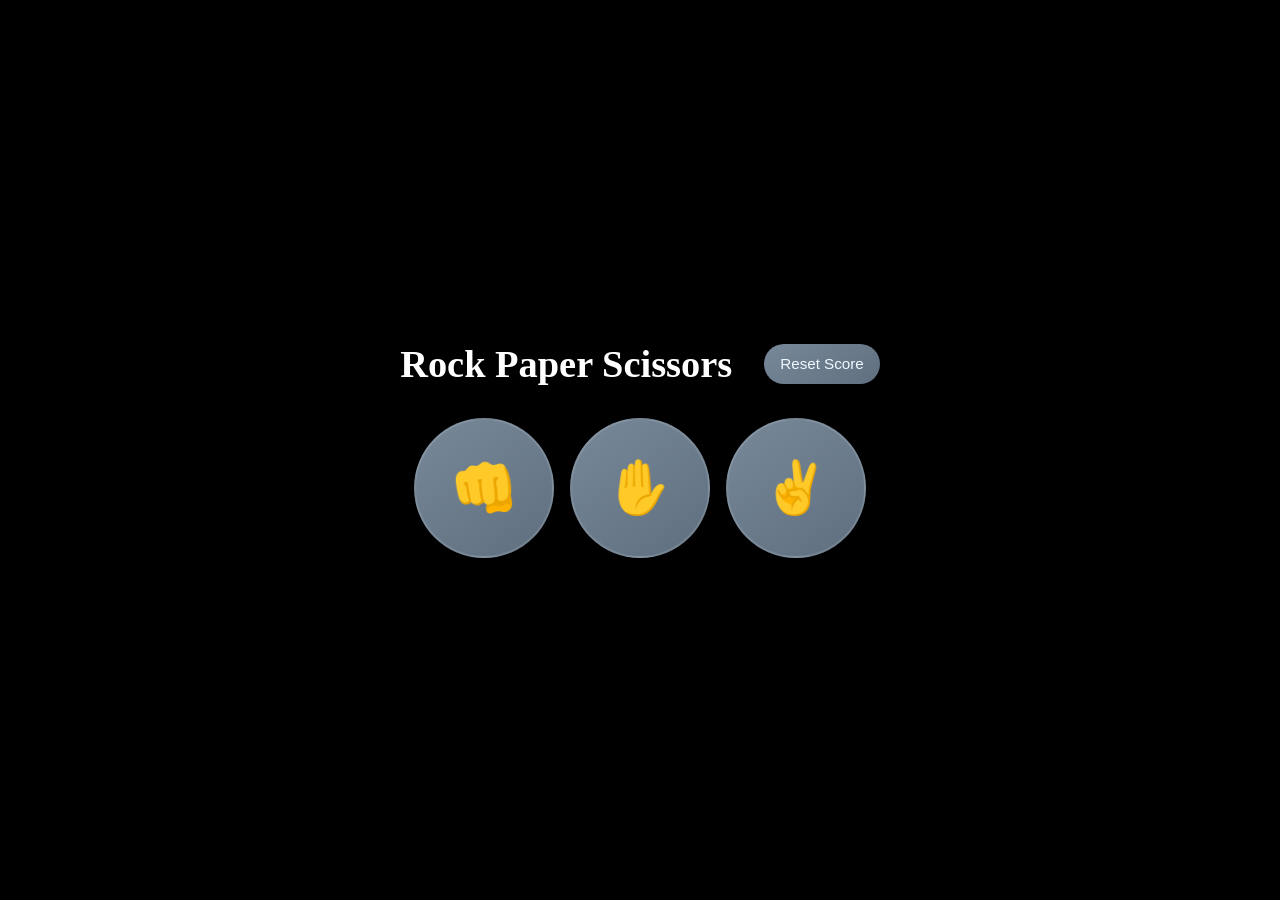
==== index.html @ 0134f75e "rename html file" ====
<!DOCTYPE html>
<html lang="en">
<head>
  <meta charset="UTF-8">
  <meta name="viewport" content="width=device-width, initial-scale=1.0">
  <link rel="stylesheet" href="styles.css">
  <title>Rock Paper Scissors</title>
</head>
<body>
  <div class="content">
    <h2>Rock Paper Scissors</h2>

    <button class="score-reset" onclick="
      score.wins = 0;
      score.loses = 0;
      score.ties = 0;
      localStorage.setItem('score', JSON.stringify(score));
    ">Reset Score</button>
  </div>

  <div class="playgame">
    <button class="move-button" onclick="playGame('rock');">👊</button>
    <button class="move-button" onclick="playGame('paper');">✋</button>
    <button class="move-button" onclick="playGame('scissors');">✌️</button>
  </div>

  <div class="modal-overlay" id="resultModal">
    <div class="modal-card">
      <h3 class="modal-title">Round Result</h3>
      <p class="modal-text" id="modalText"></p>
      <button class="modal-close" onclick="closeModal()">Play Again</button>
    </div>
  </div>

  <script src="scripts.js"></script>
</body>
</html>
---- styles.css ----
* {
      box-sizing: border-box;
      transition: all cubic-bezier(0.3, 0, 0.3, 1) ease-in-out;
    }

    body {
      margin: 0;
      min-height: 100vh;
      padding: 2rem 1rem;
      background-color: black;
      display: flex;
      align-items: center;
      flex-direction: column;
      justify-content: center;
      overflow-x: hidden;
    }

    button {
      cursor: pointer;
      background: linear-gradient(145deg, #778899, #5f6f7f);
      color: white;
      border: 2px solid rgba(255, 255, 255, 0.12);
      border-radius: 50%;
      width: clamp(84px, 16vw, 140px);
      max-width: 140px;
      aspect-ratio: 1;
      font-size: clamp(2rem, 4vw, 5rem);
      padding: clamp(0.75rem, 2vw, 2rem);
      margin: 0;
      display: inline-flex;
      justify-content: center;
      align-items: center;
      box-shadow: 0 8px 18px rgba(0, 0, 0, 0.28);
      transform: translateY(0);
    }

    button:hover {
      transform: translateY(-4px) scale(1.03);
      box-shadow: 0 12px 24px rgba(0, 0, 0, 0.35);
      background: linear-gradient(145deg, #8fa0b3, #6c7b8a);
    }

    button:active {
      transform: scale(0.96);
    }

    .score-reset:hover {
      transform: translateY(-2px);
      box-shadow: 0 10px 20px rgba(0, 0, 0, 0.3);
    }

    .move-button.selected {
      animation: selectedPulse 0.35s ease forwards;
    }

    @keyframes selectedPulse {
      0% {
        transform: scale(0.96);
        box-shadow: 0 8px 18px rgba(0, 0, 0, 0.28);
      }

      50% {
        transform: scale(1.06);
        box-shadow: 0 14px 28px rgba(0, 0, 0, 0.38);
      }

      100% {
        transform: scale(1);
        box-shadow: 0 8px 18px rgba(0, 0, 0, 0.28);
      }
    }

    h2 {
      color: white;
      font-size: clamp(1.5rem, 3vw, 3rem);
      margin: 0;
      display: inline-block;
    }

    .score-reset {
      border-radius: 999px;
      border: none;
      padding: 0.7rem 1rem;
      margin-left: 1rem;
      font-size: clamp(0.85rem, 1.8vw, 0.95rem);
      background: linear-gradient(145deg, #778899, #5f6f7f);
      color: aliceblue;
      box-shadow: 0 8px 18px rgba(0, 0, 0, 0.24);
      min-height: 2.5rem;
      line-height: 1;
      width: auto;
      aspect-ratio: auto;
      border-radius: 999px;
      display: inline-flex;
      justify-content: center;
      align-items: center;
    }

    .content {
      width: min(100%, 900px);
      padding-top: 2rem;
      display: flex;
      justify-content: center;
      align-items: center;
      flex-wrap: wrap;
      gap: 1rem;
      margin-bottom: 2rem;
    }

    .playgame {
      width: min(100%, 900px);
      display: flex;
      justify-content: center;
      align-items: center;
      flex-wrap: wrap;
      gap: 1rem;
      margin-bottom: 2rem;
      padding: 0 1rem;
      min-width: 0;
    }

    .modal-overlay {
      position: fixed;
      inset: 0;
      background: rgba(0, 0, 0, 0.72);
      display: none;
      align-items: center;
      justify-content: center;
      padding: 1rem;
      z-index: 1000;
    }

    .modal-overlay.show {
      display: flex;
    }

    .modal-card {
      background: linear-gradient(145deg, #1f2937, #111827);
      color: white;
      border: 1px solid rgba(255, 255, 255, 0.12);
      border-radius: 1.25rem;
      padding: 1.5rem;
      width: min(100%, 420px);
      box-shadow: 0 20px 45px rgba(0, 0, 0, 0.35);
      text-align: center;
    }

    .modal-title {
      margin: 0 0 0.6rem;
      font-size: 1.15rem;
      font-weight: 700;
      letter-spacing: 0.02em;
      text-transform: uppercase;
    }

    .modal-text {
      margin: 0 0 1rem;
      line-height: 1.6;
      color: #e5e7eb;
      white-space: pre-line;
      font-size: 0.95rem;
      font-family: "Segoe UI", Tahoma, Geneva, Verdana, sans-serif;
    }

    .modal-close {
      border: none;
      border-radius: 999px;
      padding: 0.6rem 0.95rem;
      background: linear-gradient(145deg, #778899, #5f6f7f);
      color: white;
      font-weight: 600;
      cursor: pointer;
      font-size: 0.9rem;
      min-height: 2.2rem;
    }

    @media (max-width: 600px) {
      body {
        padding: 1.25rem 0.75rem;
        justify-content: flex-start;
      }

      .content {
        padding-top: 0.5rem;
        gap: 0.75rem;
        width: 100%;
      }

      .score-reset {
        width: auto;
        margin-left: 0;
        padding: 0.7rem 0.95rem;
        min-height: 2.3rem;
      }

      .playgame {
        gap: 0.6rem;
        padding: 0;
        width: 100%;
      }

      button {
        width: clamp(74px, 27vw, 98px);
        max-width: 98px;
        font-size: clamp(1.45rem, 6vw, 2.35rem);
      }
    }

    @media (min-width: 601px) {

      .content,
      .playgame {
        width: min(100%, 960px);
      }
    }
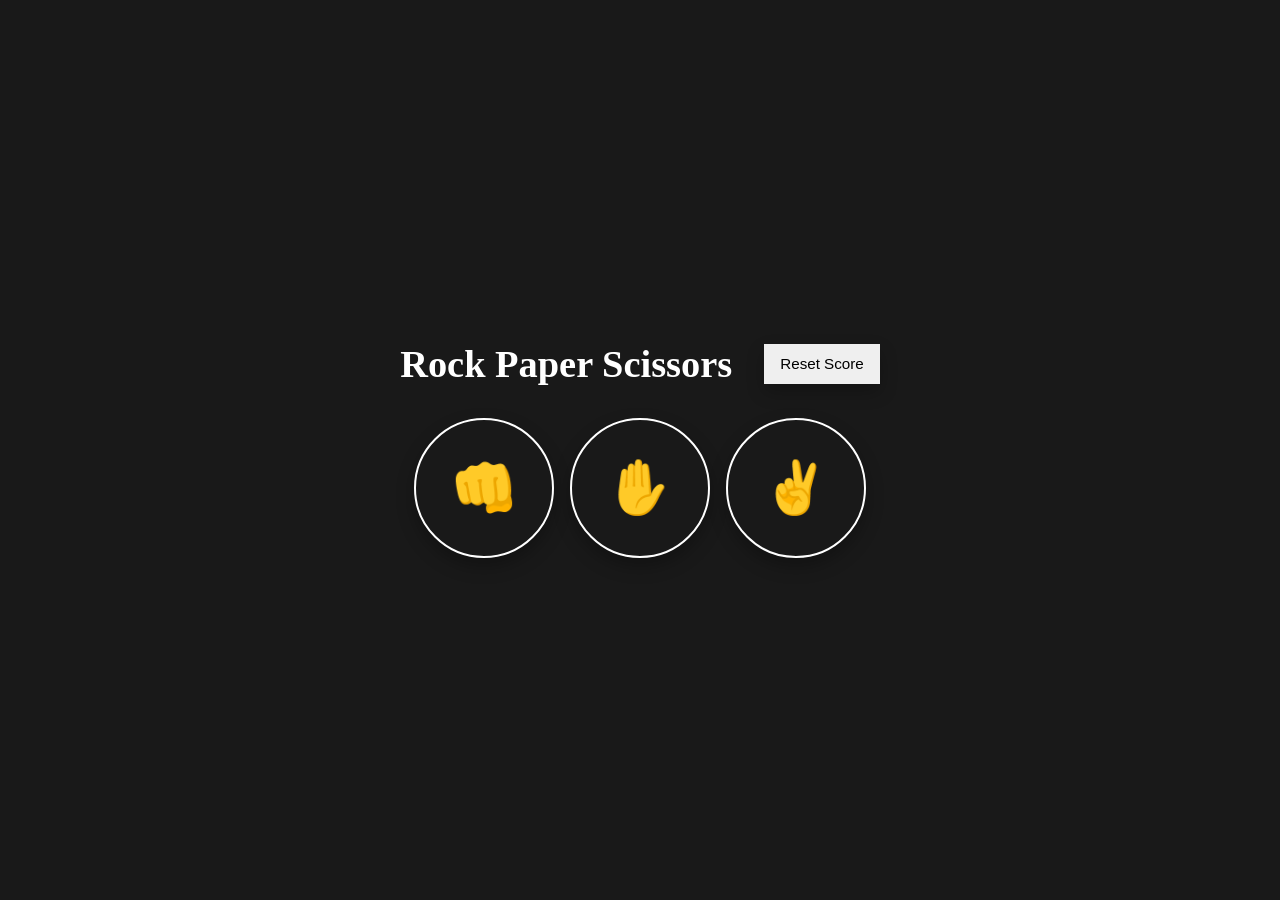
==== commit abfebc74: "applied DOM" ====
--- a/index.html
+++ b/index.html
@@ -19,9 +19,20 @@
   </div>
 
   <div class="playgame">
-    <button class="move-button" onclick="playGame('rock');">👊</button>
-    <button class="move-button" onclick="playGame('paper');">✋</button>
-    <button class="move-button" onclick="playGame('scissors');">✌️</button>
+    <button class="move-button" onclick="
+    playGame('👊');
+  ">👊</button>
+
+
+    <button class="move-button" onclick="
+    playGame('✋');
+  ">✋</button>
+
+
+    <button class="move-button" onclick="
+    playGame('✌️');
+  ">✌️</button>
+
   </div>
 
   <div class="modal-overlay" id="resultModal">
--- a/styles.css
+++ b/styles.css
@@ -1,215 +1,216 @@
-    * {
-      box-sizing: border-box;
-      transition: all cubic-bezier(0.3, 0, 0.3, 1) ease-in-out;
-    }
-
-    body {
-      margin: 0;
-      min-height: 100vh;
-      padding: 2rem 1rem;
-      background-color: black;
-      display: flex;
-      align-items: center;
-      flex-direction: column;
-      justify-content: center;
-      overflow-x: hidden;
-    }
-
-    button {
-      cursor: pointer;
-      background: linear-gradient(145deg, #778899, #5f6f7f);
-      color: white;
-      border: 2px solid rgba(255, 255, 255, 0.12);
-      border-radius: 50%;
-      width: clamp(84px, 16vw, 140px);
-      max-width: 140px;
-      aspect-ratio: 1;
-      font-size: clamp(2rem, 4vw, 5rem);
-      padding: clamp(0.75rem, 2vw, 2rem);
-      margin: 0;
-      display: inline-flex;
-      justify-content: center;
-      align-items: center;
-      box-shadow: 0 8px 18px rgba(0, 0, 0, 0.28);
-      transform: translateY(0);
-    }
-
-    button:hover {
-      transform: translateY(-4px) scale(1.03);
-      box-shadow: 0 12px 24px rgba(0, 0, 0, 0.35);
-      background: linear-gradient(145deg, #8fa0b3, #6c7b8a);
-    }
-
-    button:active {
-      transform: scale(0.96);
-    }
-
-    .score-reset:hover {
-      transform: translateY(-2px);
-      box-shadow: 0 10px 20px rgba(0, 0, 0, 0.3);
-    }
-
-    .move-button.selected {
-      animation: selectedPulse 0.35s ease forwards;
-    }
-
-    @keyframes selectedPulse {
-      0% {
-        transform: scale(0.96);
-        box-shadow: 0 8px 18px rgba(0, 0, 0, 0.28);
-      }
-
-      50% {
-        transform: scale(1.06);
-        box-shadow: 0 14px 28px rgba(0, 0, 0, 0.38);
-      }
-
-      100% {
-        transform: scale(1);
-        box-shadow: 0 8px 18px rgba(0, 0, 0, 0.28);
-      }
-    }
-
-    h2 {
-      color: white;
-      font-size: clamp(1.5rem, 3vw, 3rem);
-      margin: 0;
-      display: inline-block;
-    }
-
-    .score-reset {
-      border-radius: 999px;
-      border: none;
-      padding: 0.7rem 1rem;
-      margin-left: 1rem;
-      font-size: clamp(0.85rem, 1.8vw, 0.95rem);
-      background: linear-gradient(145deg, #778899, #5f6f7f);
-      color: aliceblue;
-      box-shadow: 0 8px 18px rgba(0, 0, 0, 0.24);
-      min-height: 2.5rem;
-      line-height: 1;
-      width: auto;
-      aspect-ratio: auto;
-      border-radius: 999px;
-      display: inline-flex;
-      justify-content: center;
-      align-items: center;
-    }
-
-    .content {
-      width: min(100%, 900px);
-      padding-top: 2rem;
-      display: flex;
-      justify-content: center;
-      align-items: center;
-      flex-wrap: wrap;
-      gap: 1rem;
-      margin-bottom: 2rem;
-    }
-
-    .playgame {
-      width: min(100%, 900px);
-      display: flex;
-      justify-content: center;
-      align-items: center;
-      flex-wrap: wrap;
-      gap: 1rem;
-      margin-bottom: 2rem;
-      padding: 0 1rem;
-      min-width: 0;
-    }
-
-    .modal-overlay {
-      position: fixed;
-      inset: 0;
-      background: rgba(0, 0, 0, 0.72);
-      display: none;
-      align-items: center;
-      justify-content: center;
-      padding: 1rem;
-      z-index: 1000;
-    }
-
-    .modal-overlay.show {
-      display: flex;
-    }
-
-    .modal-card {
-      background: linear-gradient(145deg, #1f2937, #111827);
-      color: white;
-      border: 1px solid rgba(255, 255, 255, 0.12);
-      border-radius: 1.25rem;
-      padding: 1.5rem;
-      width: min(100%, 420px);
-      box-shadow: 0 20px 45px rgba(0, 0, 0, 0.35);
-      text-align: center;
-    }
-
-    .modal-title {
-      margin: 0 0 0.6rem;
-      font-size: 1.15rem;
-      font-weight: 700;
-      letter-spacing: 0.02em;
-      text-transform: uppercase;
-    }
-
-    .modal-text {
-      margin: 0 0 1rem;
-      line-height: 1.6;
-      color: #e5e7eb;
-      white-space: pre-line;
-      font-size: 0.95rem;
-      font-family: "Segoe UI", Tahoma, Geneva, Verdana, sans-serif;
-    }
-
-    .modal-close {
-      border: none;
-      border-radius: 999px;
-      padding: 0.6rem 0.95rem;
-      background: linear-gradient(145deg, #778899, #5f6f7f);
-      color: white;
-      font-weight: 600;
-      cursor: pointer;
-      font-size: 0.9rem;
-      min-height: 2.2rem;
-    }
-
-    @media (max-width: 600px) {
-      body {
-        padding: 1.25rem 0.75rem;
-        justify-content: flex-start;
-      }
-
-      .content {
-        padding-top: 0.5rem;
-        gap: 0.75rem;
-        width: 100%;
-      }
-
-      .score-reset {
-        width: auto;
-        margin-left: 0;
-        padding: 0.7rem 0.95rem;
-        min-height: 2.3rem;
-      }
-
-      .playgame {
-        gap: 0.6rem;
-        padding: 0;
-        width: 100%;
-      }
-
-      button {
-        width: clamp(74px, 27vw, 98px);
-        max-width: 98px;
-        font-size: clamp(1.45rem, 6vw, 2.35rem);
-      }
-    }
-
-    @media (min-width: 601px) {
-
-      .content,
-      .playgame {
-        width: min(100%, 960px);
-      }
-    }+* {
+  box-sizing: border-box;
+  transition: all cubic-bezier(0.3, 0, 0.3, 1) ease-in-out;
+}
+
+body {
+  margin: 0;
+  min-height: 100vh;
+  padding: 2rem 1rem;
+  background-color: rgb(25, 25, 25);
+  display: flex;
+  align-items: center;
+  flex-direction: column;
+  justify-content: center;
+  overflow-x: hidden;
+}
+
+button {
+  cursor: pointer;
+  color: white;
+  width: clamp(84px, 16vw, 140px);
+  max-width: 140px;
+  aspect-ratio: 1;
+  font-size: clamp(2rem, 4vw, 5rem);
+  padding: clamp(0.75rem, 2vw, 2rem);
+  margin: 0;
+  display: inline-flex;
+  justify-content: center;
+  align-items: center;
+  box-shadow: 0 8px 18px rgba(0, 0, 0, 0.28);
+  transform: translateY(0);
+}
+
+button:hover {
+  transform: translateY(-4px) scale(1.03);
+  box-shadow: 0 12px 24px rgba(0, 0, 0, 0.35);
+}
+
+button:active {
+  transform: scale(0.96);
+}
+
+.score-reset:hover {
+  transform: translateY(-2px);
+  box-shadow: 0 10px 20px rgba(0, 0, 0, 0.3);
+  background: linear-gradient(145deg, white);
+}
+
+.move-button{
+  border: white solid 2px;
+  background: transparent;
+  border-radius: 50%;
+}
+
+.move-button.selected {
+  animation: selectedPulse 0.35s ease forwards;
+}
+
+@keyframes selectedPulse {
+  0% {
+    transform: scale(0.96);
+    box-shadow: 0 8px 18px rgba(0, 0, 0, 0.28);
+  }
+
+  50% {
+    transform: scale(1.06);
+    box-shadow: 0 14px 28px rgba(0, 0, 0, 0.38);
+  }
+
+  100% {
+    transform: scale(1);
+    box-shadow: 0 8px 18px rgba(0, 0, 0, 0.28);
+  }
+}
+
+h2 {
+  color: white;
+  font-size: clamp(1.5rem, 3vw, 3rem);
+  margin: 0;
+  display: inline-block;
+}
+
+.score-reset {
+  border: none;
+  padding: 0.7rem 1rem;
+  margin-left: 1rem;
+  font-size: clamp(0.85rem, 1.8vw, 0.95rem);
+  background: linear-gradient(145deg, white);
+  color: black;
+  box-shadow: 0 8px 18px rgba(0, 0, 0, 0.24);
+  min-height: 2.5rem;
+  line-height: 1;
+  width: auto;
+  aspect-ratio: auto;
+  display: inline-flex;
+  justify-content: center;
+  align-items: center;
+}
+
+.content {
+  width: min(100%, 900px);
+  padding-top: 2rem;
+  display: flex;
+  justify-content: center;
+  align-items: center;
+  flex-wrap: wrap;
+  gap: 1rem;
+  margin-bottom: 2rem;
+}
+
+.playgame {
+  width: min(100%, 900px);
+  display: flex;
+  justify-content: center;
+  align-items: center;
+  flex-wrap: wrap;
+  gap: 1rem;
+  margin-bottom: 2rem;
+  padding: 0 1rem;
+  min-width: 0;
+}
+
+.modal-overlay {
+  position: fixed;
+  inset: 0;
+  background: rgba(0, 0, 0, 0.72);
+  display: none;
+  align-items: center;
+  justify-content: center;
+  padding: 1rem;
+  z-index: 1000;
+}
+
+.modal-overlay.show {
+  display: flex;
+}
+
+.modal-card {
+  background: linear-gradient(145deg, #1f2937, #111827);
+  color: white;
+  border: 1px solid rgba(255, 255, 255, 0.12);
+  border-radius: 1.25rem;
+  padding: 1.5rem;
+  width: min(100%, 420px);
+  box-shadow: 0 20px 45px rgba(0, 0, 0, 0.35);
+  text-align: center;
+}
+
+.modal-title {
+  margin: 0 0 0.6rem;
+  font-size: 1.15rem;
+  font-weight: 700;
+  letter-spacing: 0.02em;
+  text-transform: uppercase;
+}
+
+.modal-text {
+  margin: 0 0 1rem;
+  line-height: 1.6;
+  color: #e5e7eb;
+  white-space: pre-line;
+  font-size: 0.95rem;
+  font-family: "Segoe UI", Tahoma, Geneva, Verdana, sans-serif;
+}
+
+.modal-close {
+  border: none;
+  border-radius: 999px;
+  padding: 0.6rem 0.95rem;
+  background: linear-gradient(145deg, #778899, #5f6f7f);
+  color: white;
+  font-weight: 600;
+  cursor: pointer;
+  font-size: 0.9rem;
+  min-height: 2.2rem;
+}
+
+@media (max-width: 600px) {
+  body {
+    padding: 1.25rem 0.75rem;
+    justify-content: flex-start;
+  }
+
+  .content {
+    padding-top: 0.5rem;
+    gap: 0.75rem;
+    width: 100%;
+  }
+
+  .score-reset {
+    width: auto;
+    margin-left: 0;
+    padding: 0.7rem 0.95rem;
+    min-height: 2.3rem;
+  }
+
+  .playgame {
+    gap: 0.6rem;
+    padding: 0;
+    width: 100%;
+  }
+
+  button {
+    width: clamp(74px, 27vw, 98px);
+    max-width: 98px;
+    font-size: clamp(1.45rem, 6vw, 2.35rem);
+  }
+}
+
+@media (min-width: 601px) {
+
+  .content,
+  .playgame {
+    width: min(100%, 960px);
+  }
+}
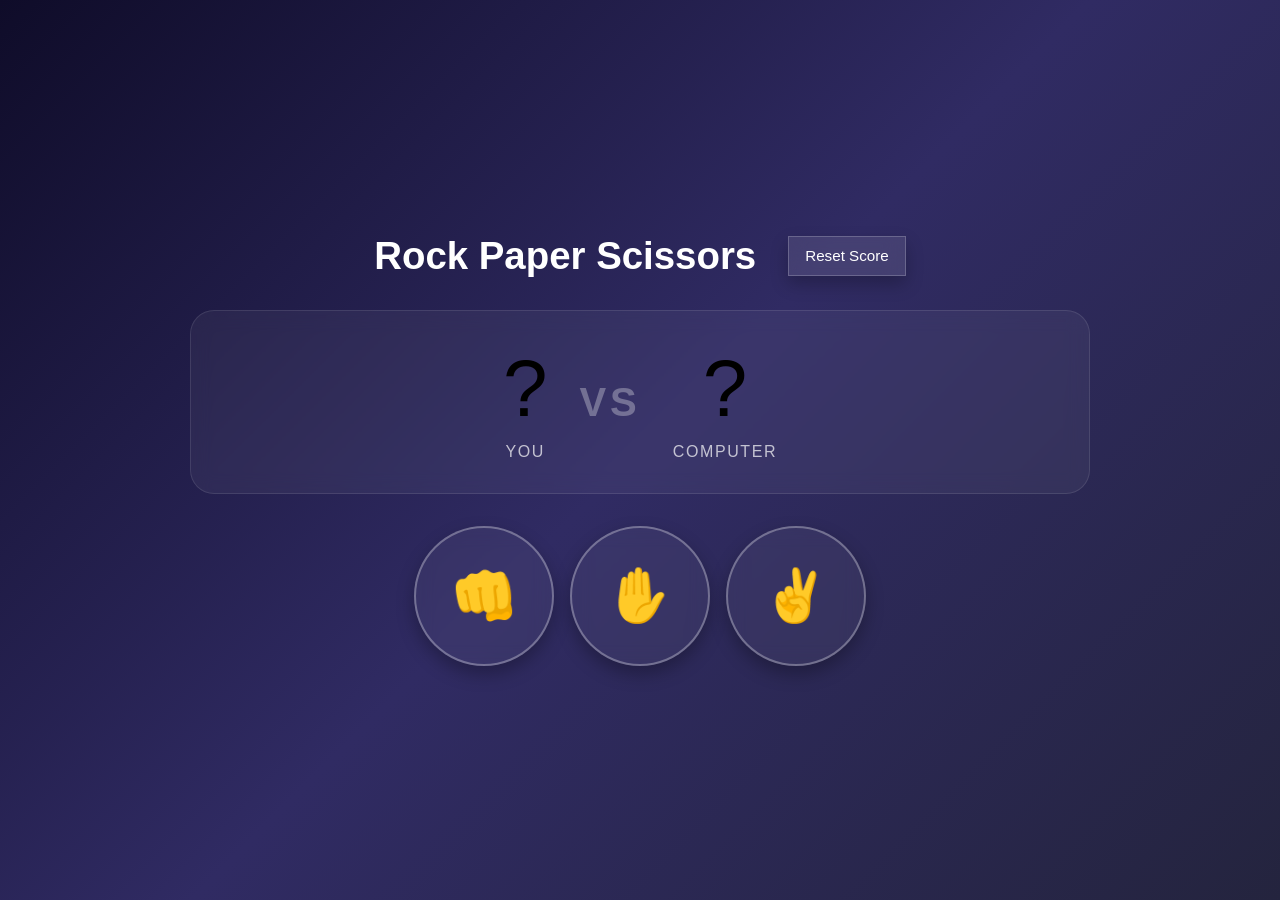
==== commit 4b825423: "added animations and effects" ====
--- a/index.html
+++ b/index.html
@@ -16,6 +16,18 @@
       score.ties = 0;
       localStorage.setItem('score', JSON.stringify(score));
     ">Reset Score</button>
+  </div>
+
+  <div class="arena" id="arena">
+    <div class="arena-slot player-slot">
+      <span class="arena-icon" id="playerIcon">?</span>
+      <span class="arena-label">You</span>
+    </div>
+    <div class="arena-vs">VS</div>
+    <div class="arena-slot computer-slot">
+      <span class="arena-icon" id="computerIcon">?</span>
+      <span class="arena-label">Computer</span>
+    </div>
   </div>
 
   <div class="playgame">
--- a/styles.css
+++ b/styles.css
@@ -7,12 +7,13 @@
   margin: 0;
   min-height: 100vh;
   padding: 2rem 1rem;
-  background-color: rgb(25, 25, 25);
+  background: linear-gradient(135deg, #0f0c29 0%, #302b63 50%, #24243e 100%);
   display: flex;
   align-items: center;
   flex-direction: column;
   justify-content: center;
   overflow-x: hidden;
+  font-family: 'Segoe UI', Tahoma, Geneva, Verdana, sans-serif;
 }
 
 button {
@@ -32,12 +33,12 @@
 }
 
 button:hover {
-  transform: translateY(-4px) scale(1.03);
+  transform: translateY(-4px) scale(1.08);
   box-shadow: 0 12px 24px rgba(0, 0, 0, 0.35);
 }
 
 button:active {
-  transform: scale(0.96);
+  transform: scale(0.95);
 }
 
 .score-reset:hover {
@@ -47,9 +48,30 @@
 }
 
 .move-button{
-  border: white solid 2px;
-  background: transparent;
+  border: 2px solid rgba(255, 255, 255, 0.3);
+  background: rgba(255, 255, 255, 0.05);
+  backdrop-filter: blur(10px);
   border-radius: 50%;
+  position: relative;
+  overflow: hidden;
+}
+
+.move-button::before {
+  content: '';
+  position: absolute;
+  inset: 0;
+  background: linear-gradient(135deg, rgba(0, 255, 255, 0.1), rgba(255, 0, 255, 0.1));
+  opacity: 0;
+  transition: opacity 0.3s ease;
+}
+
+.move-button:hover::before {
+  opacity: 1;
+}
+
+.move-button:hover {
+  border-color: rgba(0, 255, 255, 0.6);
+  box-shadow: 0 0 20px rgba(0, 255, 255, 0.3), 0 12px 24px rgba(0, 0, 0, 0.35);
 }
 
 .move-button.selected {
@@ -81,12 +103,13 @@
 }
 
 .score-reset {
-  border: none;
+  border: 1px solid rgba(255, 255, 255, 0.2);
   padding: 0.7rem 1rem;
   margin-left: 1rem;
   font-size: clamp(0.85rem, 1.8vw, 0.95rem);
-  background: linear-gradient(145deg, white);
-  color: black;
+  background: rgba(255, 255, 255, 0.1);
+  backdrop-filter: blur(10px);
+  color: white;
   box-shadow: 0 8px 18px rgba(0, 0, 0, 0.24);
   min-height: 2.5rem;
   line-height: 1;
@@ -120,6 +143,156 @@
   min-width: 0;
 }
 
+.arena {
+  width: min(100%, 900px);
+  display: flex;
+  justify-content: center;
+  align-items: center;
+  gap: 2rem;
+  margin-bottom: 2rem;
+  padding: 2rem;
+  background: rgba(255, 255, 255, 0.05);
+  backdrop-filter: blur(10px);
+  border: 1px solid rgba(255, 255, 255, 0.1);
+  border-radius: 1.5rem;
+}
+
+.arena-slot {
+  display: flex;
+  flex-direction: column;
+  align-items: center;
+  gap: 0.5rem;
+}
+
+.arena-icon {
+  font-size: clamp(3rem, 8vw, 5rem);
+  display: inline-block;
+  transition: all 0.3s ease;
+}
+
+.arena-label {
+  font-size: clamp(0.85rem, 2vw, 1rem);
+  color: rgba(255, 255, 255, 0.7);
+  text-transform: uppercase;
+  letter-spacing: 0.1em;
+}
+
+.arena-vs {
+  font-size: clamp(1.5rem, 4vw, 2.5rem);
+  font-weight: 700;
+  color: rgba(255, 255, 255, 0.3);
+  letter-spacing: 0.1em;
+}
+
+/* Bouncing animation for countdown */
+@keyframes bounce {
+  0%, 100% {
+    transform: translateY(0);
+  }
+  50% {
+    transform: translateY(-30px);
+  }
+}
+
+.arena-icon.bouncing {
+  animation: bounce 0.5s ease-in-out 3;
+}
+
+/* Reveal animation */
+@keyframes reveal {
+  0% {
+    transform: scale(0) rotate(-180deg);
+    opacity: 0;
+  }
+  100% {
+    transform: scale(1) rotate(0deg);
+    opacity: 1;
+  }
+}
+
+.arena-icon.reveal {
+  animation: reveal 0.4s cubic-bezier(0.34, 1.56, 0.64, 1) forwards;
+}
+
+/* Win effect - green glow pulse */
+@keyframes winPulse {
+  0%, 100% {
+    box-shadow: 0 0 0 rgba(0, 255, 136, 0);
+  }
+  50% {
+    box-shadow: 0 0 30px rgba(0, 255, 136, 0.6), 0 0 60px rgba(0, 255, 136, 0.3);
+  }
+}
+
+.arena-slot.winner .arena-icon {
+  animation: winPulse 0.6s ease-in-out 3, reveal 0.4s cubic-bezier(0.34, 1.56, 0.64, 1) forwards;
+  color: #00ff88;
+}
+
+/* Lose effect - red glow */
+@keyframes losePulse {
+  0%, 100% {
+    box-shadow: 0 0 0 rgba(255, 68, 68, 0);
+  }
+  50% {
+    box-shadow: 0 0 30px rgba(255, 68, 68, 0.6), 0 0 60px rgba(255, 68, 68, 0.3);
+  }
+}
+
+.arena-slot.loser .arena-icon {
+  animation: losePulse 0.6s ease-in-out 3, reveal 0.4s cubic-bezier(0.34, 1.56, 0.64, 1) forwards;
+  color: #ff4444;
+}
+
+/* Tie effect - neutral pulse */
+@keyframes tiePulse {
+  0%, 100% {
+    box-shadow: 0 0 0 rgba(255, 255, 255, 0);
+  }
+  50% {
+    box-shadow: 0 0 30px rgba(255, 255, 255, 0.4), 0 0 60px rgba(255, 255, 255, 0.2);
+  }
+}
+
+.arena-slot.tie .arena-icon {
+  animation: tiePulse 0.6s ease-in-out 3, reveal 0.4s cubic-bezier(0.34, 1.56, 0.64, 1) forwards;
+  color: #ffffff;
+}
+
+/* Screen shake for loss */
+@keyframes screenShake {
+  0%, 100% {
+    transform: translateX(0);
+  }
+  10%, 30%, 50%, 70%, 90% {
+    transform: translateX(-5px);
+  }
+  20%, 40%, 60%, 80% {
+    transform: translateX(5px);
+  }
+}
+
+body.shake {
+  animation: screenShake 0.5s ease-in-out;
+}
+
+/* Computer thinking effect */
+@keyframes thinking {
+  0%, 100% {
+    opacity: 0.5;
+    transform: scale(1);
+  }
+  50% {
+    opacity: 1;
+    transform: scale(1.1);
+  }
+}
+
+.computer-slot .arena-icon.thinking {
+  animation: thinking 0.8s ease-in-out infinite;
+  color: rgba(0, 255, 255, 0.8);
+}
+
 .modal-overlay {
   position: fixed;
   inset: 0;
@@ -136,9 +309,10 @@
 }
 
 .modal-card {
-  background: linear-gradient(145deg, #1f2937, #111827);
-  color: white;
-  border: 1px solid rgba(255, 255, 255, 0.12);
+  background: rgba(255, 255, 255, 0.08);
+  backdrop-filter: blur(20px);
+  color: white;
+  border: 1px solid rgba(255, 255, 255, 0.15);
   border-radius: 1.25rem;
   padding: 1.5rem;
   width: min(100%, 420px);
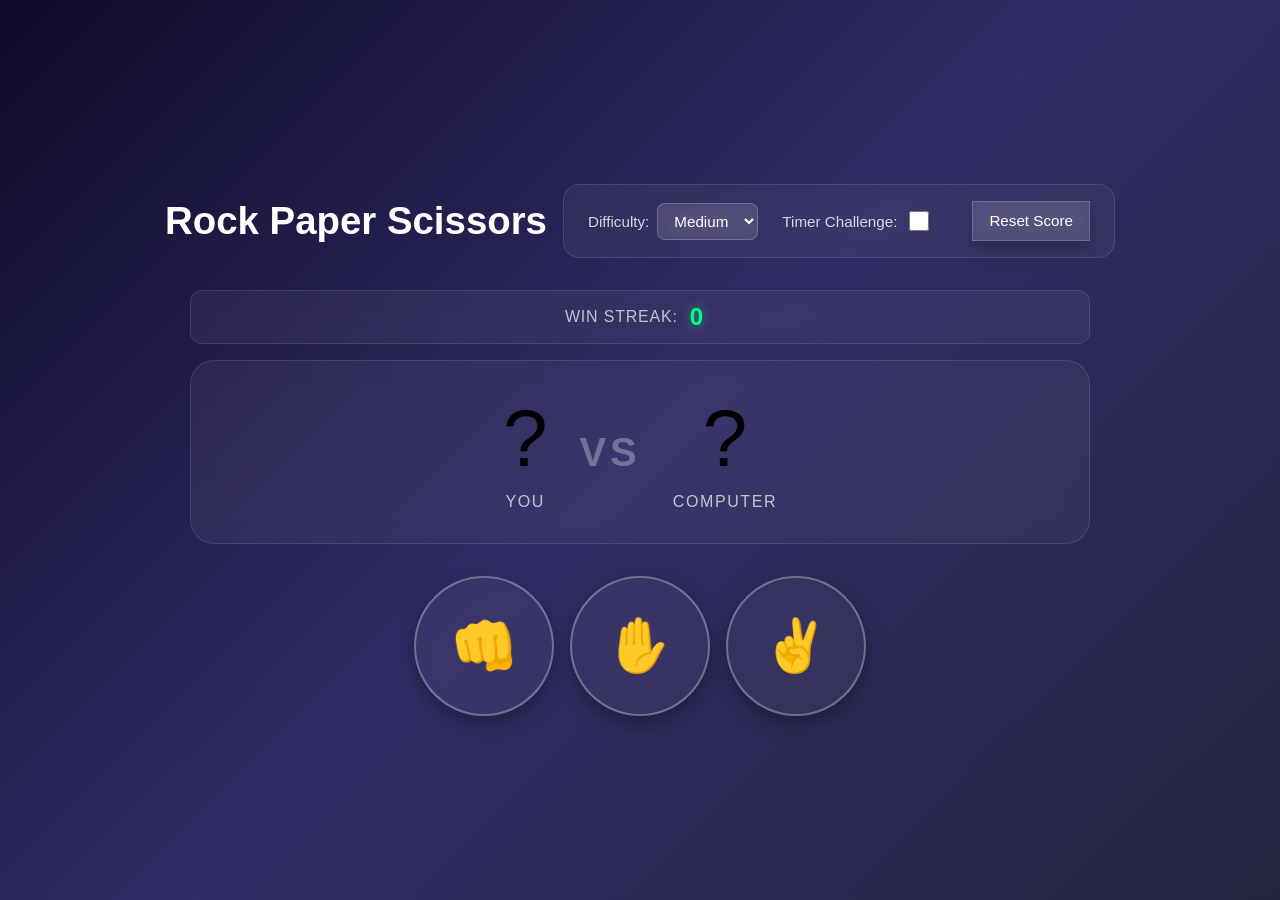
==== commit 1ace1d6b: "advanced computer random patterns" ====
--- a/index.html
+++ b/index.html
@@ -10,12 +10,41 @@
   <div class="content">
     <h2>Rock Paper Scissors</h2>
 
-    <button class="score-reset" onclick="
+    <div class="settings-panel">
+      <div class="difficulty-selector">
+        <label for="difficulty">Difficulty:</label>
+        <select id="difficulty" class="difficulty-select">
+          <option value="easy">Easy</option>
+          <option value="medium" selected>Medium</option>
+          <option value="hard">Hard</option>
+        </select>
+      </div>
+      
+      <div class="timer-toggle">
+        <label for="timerToggle">Timer Challenge:</label>
+        <input type="checkbox" id="timerToggle" class="timer-checkbox">
+      </div>
+
+      <button class="score-reset" onclick="
       score.wins = 0;
       score.loses = 0;
       score.ties = 0;
+      score.streak = 0;
       localStorage.setItem('score', JSON.stringify(score));
+      updateStreakDisplay();
     ">Reset Score</button>
+    </div>
+  </div>
+
+  <div class="streak-display" id="streakDisplay">
+    <span class="streak-label">Win Streak:</span>
+    <span class="streak-count" id="streakCount">0</span>
+    <span class="streak-multiplier" id="streakMultiplier"></span>
+  </div>
+
+  <div class="timer-display" id="timerDisplay" style="display: none;">
+    <span class="timer-label">Time:</span>
+    <span class="timer-count" id="timerCount">3</span>
   </div>
 
   <div class="arena" id="arena">
@@ -51,7 +80,7 @@
     <div class="modal-card">
       <h3 class="modal-title">Round Result</h3>
       <p class="modal-text" id="modalText"></p>
-      <button class="modal-close" onclick="closeModal()">Play Again</button>
+      <button class="modal-close" id="modalCloseBtn" onclick="closeModal()">Play Again</button>
     </div>
   </div>
 
--- a/styles.css
+++ b/styles.css
@@ -131,6 +131,139 @@
   margin-bottom: 2rem;
 }
 
+.settings-panel {
+  display: flex;
+  justify-content: center;
+  align-items: center;
+  flex-wrap: wrap;
+  gap: 1.5rem;
+  background: rgba(255, 255, 255, 0.05);
+  backdrop-filter: blur(10px);
+  border: 1px solid rgba(255, 255, 255, 0.1);
+  border-radius: 1rem;
+  padding: 1rem 1.5rem;
+}
+
+.difficulty-selector,
+.timer-toggle {
+  display: flex;
+  align-items: center;
+  gap: 0.5rem;
+}
+
+.difficulty-selector label,
+.timer-toggle label {
+  color: rgba(255, 255, 255, 0.8);
+  font-size: clamp(0.85rem, 1.5vw, 0.95rem);
+  white-space: nowrap;
+}
+
+.difficulty-select {
+  background: rgba(255, 255, 255, 0.1);
+  backdrop-filter: blur(10px);
+  border: 1px solid rgba(255, 255, 255, 0.2);
+  border-radius: 0.5rem;
+  padding: 0.5rem 0.75rem;
+  color: white;
+  font-size: clamp(0.85rem, 1.5vw, 0.95rem);
+  cursor: pointer;
+  outline: none;
+}
+
+.difficulty-select:hover {
+  border-color: rgba(0, 255, 255, 0.5);
+}
+
+.difficulty-select option {
+  background: #1a1a2e;
+  color: white;
+}
+
+.timer-checkbox {
+  width: 1.25rem;
+  height: 1.25rem;
+  cursor: pointer;
+  accent-color: #00ffff;
+}
+
+.streak-display {
+  width: min(100%, 900px);
+  display: flex;
+  justify-content: center;
+  align-items: center;
+  gap: 0.75rem;
+  margin-bottom: 1rem;
+  padding: 0.75rem 1.5rem;
+  background: rgba(255, 255, 255, 0.05);
+  backdrop-filter: blur(10px);
+  border: 1px solid rgba(255, 255, 255, 0.1);
+  border-radius: 0.75rem;
+}
+
+.streak-label {
+  color: rgba(255, 255, 255, 0.7);
+  font-size: clamp(0.9rem, 1.8vw, 1rem);
+  text-transform: uppercase;
+  letter-spacing: 0.05em;
+}
+
+.streak-count {
+  color: #00ff88;
+  font-size: clamp(1.25rem, 2.5vw, 1.5rem);
+  font-weight: 700;
+  text-shadow: 0 0 10px rgba(0, 255, 136, 0.5);
+}
+
+.streak-multiplier {
+  color: #ff00ff;
+  font-size: clamp(0.85rem, 1.5vw, 0.95rem);
+  font-weight: 600;
+  opacity: 0;
+  transition: opacity 0.3s ease;
+}
+
+.streak-multiplier.visible {
+  opacity: 1;
+}
+
+.timer-display {
+  width: min(100%, 900px);
+  display: flex;
+  justify-content: center;
+  align-items: center;
+  gap: 0.75rem;
+  margin-bottom: 1rem;
+  padding: 0.75rem 1.5rem;
+  background: rgba(255, 68, 68, 0.1);
+  backdrop-filter: blur(10px);
+  border: 1px solid rgba(255, 68, 68, 0.3);
+  border-radius: 0.75rem;
+}
+
+.timer-label {
+  color: rgba(255, 255, 255, 0.7);
+  font-size: clamp(0.9rem, 1.8vw, 1rem);
+  text-transform: uppercase;
+  letter-spacing: 0.05em;
+}
+
+.timer-count {
+  color: #ff4444;
+  font-size: clamp(1.5rem, 3vw, 2rem);
+  font-weight: 700;
+  text-shadow: 0 0 15px rgba(255, 68, 68, 0.6);
+  animation: timerPulse 1s ease-in-out infinite;
+}
+
+@keyframes timerPulse {
+  0%, 100% {
+    transform: scale(1);
+  }
+  50% {
+    transform: scale(1.1);
+  }
+}
+
 .playgame {
   width: min(100%, 900px);
   display: flex;
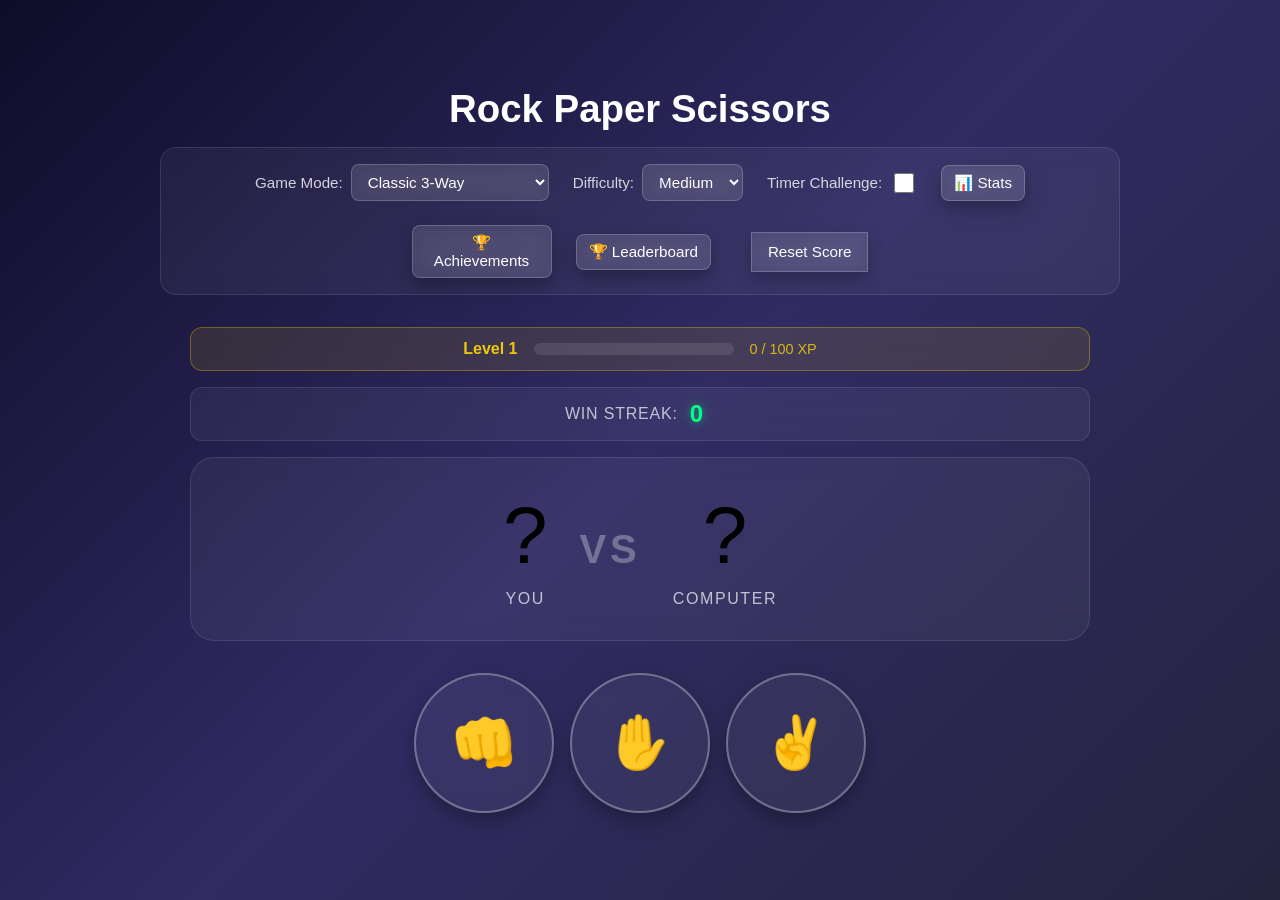
==== commit 2c6a6c34: "advanced some features" ====
--- a/index.html
+++ b/index.html
@@ -4,13 +4,25 @@
   <meta charset="UTF-8">
   <meta name="viewport" content="width=device-width, initial-scale=1.0">
   <link rel="stylesheet" href="styles.css">
-  <title>Rock Paper Scissors</title>
+  <link rel="manifest" href="manifest.json">
+  <meta name="theme-color" content="#302b63">
+  <title>Rock Paper Scissors - GOTY Edition</title>
 </head>
 <body>
   <div class="content">
     <h2>Rock Paper Scissors</h2>
 
     <div class="settings-panel">
+      <div class="mode-selector">
+        <label for="gameMode">Game Mode:</label>
+        <select id="gameMode" class="mode-select">
+          <option value="classic">Classic 3-Way</option>
+          <option value="rpsls">RPSLS (Lizard Spock)</option>
+          <option value="bossrush">Boss Rush Campaign</option>
+          <option value="local2p">Local 2-Player</option>
+        </select>
+      </div>
+
       <div class="difficulty-selector">
         <label for="difficulty">Difficulty:</label>
         <select id="difficulty" class="difficulty-select">
@@ -25,15 +37,30 @@
         <input type="checkbox" id="timerToggle" class="timer-checkbox">
       </div>
 
+      <button class="stats-btn" onclick="showStatsModal()">📊 Stats</button>
+      <button class="achievements-btn" onclick="showAchievementsModal()">🏆 Achievements</button>
+      <button class="leaderboard-btn" onclick="showLeaderboardModal()">🏆 Leaderboard</button>
+
       <button class="score-reset" onclick="
       score.wins = 0;
       score.loses = 0;
       score.ties = 0;
       score.streak = 0;
+      score.xp = 0;
+      score.level = 1;
       localStorage.setItem('score', JSON.stringify(score));
       updateStreakDisplay();
+      updateXPDisplay();
     ">Reset Score</button>
     </div>
+  </div>
+
+  <div class="xp-display" id="xpDisplay">
+    <span class="xp-label">Level <span id="levelCount">1</span></span>
+    <div class="xp-bar">
+      <div class="xp-fill" id="xpFill"></div>
+    </div>
+    <span class="xp-text" id="xpText">0 / 100 XP</span>
   </div>
 
   <div class="streak-display" id="streakDisplay">
@@ -45,6 +72,11 @@
   <div class="timer-display" id="timerDisplay" style="display: none;">
     <span class="timer-label">Time:</span>
     <span class="timer-count" id="timerCount">3</span>
+  </div>
+
+  <div class="boss-info" id="bossInfo" style="display: none;">
+    <span class="boss-name" id="bossName">Boss 1</span>
+    <span class="boss-health" id="bossHealth">❤️❤️❤️</span>
   </div>
 
   <div class="arena" id="arena">
@@ -59,22 +91,25 @@
     </div>
   </div>
 
-  <div class="playgame">
-    <button class="move-button" onclick="
-    playGame('👊');
-  ">👊</button>
+  <div class="playgame" id="playgame">
+    <button class="move-button" onclick="playGame('👊')">👊</button>
+    <button class="move-button" onclick="playGame('✋')">✋</button>
+    <button class="move-button" onclick="playGame('✌️')">✌️</button>
+  </div>
 
+  <div class="playgame rpsls-mode" id="rpslsPlaygame" style="display: none;">
+    <button class="move-button rpsls-btn" onclick="playGame('👊')">👊</button>
+    <button class="move-button rpsls-btn" onclick="playGame('✋')">✋</button>
+    <button class="move-button rpsls-btn" onclick="playGame('✌️')">✌️</button>
+    <button class="move-button rpsls-btn" onclick="playGame('🦎')">🦎</button>
+    <button class="move-button rpsls-btn" onclick="playGame('🖖')">🖖</button>
+  </div>
 
-    <button class="move-button" onclick="
-    playGame('✋');
-  ">✋</button>
+  <div class="local-2p-controls" id="local2pControls" style="display: none;">
+    <p class="controls-hint">Player 1: A/S/D | Player 2: J/K/L</p>
+  </div>
 
-
-    <button class="move-button" onclick="
-    playGame('✌️');
-  ">✌️</button>
-
-  </div>
+  <canvas id="particleCanvas" class="particle-canvas"></canvas>
 
   <div class="modal-overlay" id="resultModal">
     <div class="modal-card">
@@ -84,6 +119,65 @@
     </div>
   </div>
 
+  <div class="modal-overlay" id="statsModal">
+    <div class="modal-card stats-modal">
+      <h3 class="modal-title">📊 Statistics</h3>
+      <div class="stats-content">
+        <div class="stat-row">
+          <span class="stat-label">Total Games:</span>
+          <span class="stat-value" id="totalGames">0</span>
+        </div>
+        <div class="stat-row">
+          <span class="stat-label">Win Rate:</span>
+          <span class="stat-value" id="winRate">0%</span>
+        </div>
+        <div class="stat-row">
+          <span class="stat-label">Best Streak:</span>
+          <span class="stat-value" id="bestStreak">0</span>
+        </div>
+        <div class="pick-distribution">
+          <h4>Pick Distribution</h4>
+          <div class="dist-bar">
+            <span class="dist-label">👊 Rock</span>
+            <div class="dist-track"><div class="dist-fill" id="rockDist" style="width: 33%"></div></div>
+            <span class="dist-percent" id="rockPercent">33%</span>
+          </div>
+          <div class="dist-bar">
+            <span class="dist-label">✋ Paper</span>
+            <div class="dist-track"><div class="dist-fill" id="paperDist" style="width: 33%"></div></div>
+            <span class="dist-percent" id="paperPercent">33%</span>
+          </div>
+          <div class="dist-bar">
+            <span class="dist-label">✌️ Scissors</span>
+            <div class="dist-track"><div class="dist-fill" id="scissorsDist" style="width: 34%"></div></div>
+            <span class="dist-percent" id="scissorsPercent">34%</span>
+          </div>
+        </div>
+      </div>
+      <button class="modal-close" onclick="closeStatsModal()">Close</button>
+    </div>
+  </div>
+
+  <div class="modal-overlay" id="achievementsModal">
+    <div class="modal-card achievements-modal">
+      <h3 class="modal-title">🏆 Achievements</h3>
+      <div class="achievements-grid" id="achievementsGrid">
+        <!-- Achievements will be populated by JS -->
+      </div>
+      <button class="modal-close" onclick="closeAchievementsModal()">Close</button>
+    </div>
+  </div>
+
+  <div class="modal-overlay" id="leaderboardModal">
+    <div class="modal-card leaderboard-modal">
+      <h3 class="modal-title">🏆 Leaderboard</h3>
+      <div class="leaderboard-content" id="leaderboardContent">
+        <!-- Leaderboard will be populated by JS -->
+      </div>
+      <button class="modal-close" onclick="closeLeaderboardModal()">Close</button>
+    </div>
+  </div>
+
   <script src="scripts.js"></script>
 </body>
 </html>
--- a/styles.css
+++ b/styles.css
@@ -144,6 +144,7 @@
   padding: 1rem 1.5rem;
 }
 
+.mode-selector,
 .difficulty-selector,
 .timer-toggle {
   display: flex;
@@ -151,6 +152,7 @@
   gap: 0.5rem;
 }
 
+.mode-selector label,
 .difficulty-selector label,
 .timer-toggle label {
   color: rgba(255, 255, 255, 0.8);
@@ -158,6 +160,34 @@
   white-space: nowrap;
 }
 
+.mode-select {
+  background: rgba(255, 255, 255, 0.1);
+  backdrop-filter: blur(10px);
+  border: 1px solid rgba(255, 255, 255, 0.2);
+  border-radius: 0.5rem;
+  padding: 0.5rem 0.75rem;
+  color: white;
+  font-size: clamp(0.85rem, 1.5vw, 0.95rem);
+  cursor: pointer;
+  outline: none;
+}
+
+.mode-select:hover {
+  border-color: rgba(0, 255, 255, 0.5);
+}
+
+.mode-select option {
+  background: #1a1a2e;
+  color: white;
+}
+
+.difficulty-selector label,
+.timer-toggle label {
+  color: rgba(255, 255, 255, 0.8);
+  font-size: clamp(0.85rem, 1.5vw, 0.95rem);
+  white-space: nowrap;
+}
+
 .difficulty-select {
   background: rgba(255, 255, 255, 0.1);
   backdrop-filter: blur(10px);
@@ -184,6 +214,30 @@
   height: 1.25rem;
   cursor: pointer;
   accent-color: #00ffff;
+}
+
+.stats-btn,
+.achievements-btn,
+.leaderboard-btn {
+  border: 1px solid rgba(255, 255, 255, 0.2);
+  padding: 0.5rem 0.75rem;
+  font-size: clamp(0.85rem, 1.5vw, 0.95rem);
+  background: rgba(255, 255, 255, 0.1);
+  backdrop-filter: blur(10px);
+  color: white;
+  border-radius: 0.5rem;
+  cursor: pointer;
+  outline: none;
+  width: auto;
+  aspect-ratio: auto;
+  min-height: 2rem;
+}
+
+.stats-btn:hover,
+.achievements-btn:hover,
+.leaderboard-btn:hover {
+  border-color: rgba(0, 255, 255, 0.5);
+  transform: translateY(-2px);
 }
 
 .streak-display {
@@ -262,6 +316,278 @@
   50% {
     transform: scale(1.1);
   }
+}
+
+.xp-display {
+  width: min(100%, 900px);
+  display: flex;
+  justify-content: center;
+  align-items: center;
+  gap: 1rem;
+  margin-bottom: 1rem;
+  padding: 0.75rem 1.5rem;
+  background: rgba(255, 215, 0, 0.1);
+  backdrop-filter: blur(10px);
+  border: 1px solid rgba(255, 215, 0, 0.3);
+  border-radius: 0.75rem;
+}
+
+.xp-label {
+  color: rgba(255, 215, 0, 0.9);
+  font-size: clamp(0.9rem, 1.8vw, 1rem);
+  font-weight: 600;
+  white-space: nowrap;
+}
+
+.xp-bar {
+  width: 200px;
+  height: 12px;
+  background: rgba(255, 255, 255, 0.1);
+  border-radius: 6px;
+  overflow: hidden;
+}
+
+.xp-fill {
+  height: 100%;
+  background: linear-gradient(90deg, #ffd700, #ffaa00);
+  border-radius: 6px;
+  transition: width 0.5s ease;
+  width: 0%;
+}
+
+.xp-text {
+  color: rgba(255, 215, 0, 0.8);
+  font-size: clamp(0.85rem, 1.5vw, 0.9rem);
+  white-space: nowrap;
+}
+
+.boss-info {
+  width: min(100%, 900px);
+  display: flex;
+  justify-content: center;
+  align-items: center;
+  gap: 1rem;
+  margin-bottom: 1rem;
+  padding: 0.75rem 1.5rem;
+  background: rgba(255, 0, 0, 0.1);
+  backdrop-filter: blur(10px);
+  border: 1px solid rgba(255, 0, 0, 0.3);
+  border-radius: 0.75rem;
+}
+
+.boss-name {
+  color: #ff4444;
+  font-size: clamp(1rem, 2vw, 1.2rem);
+  font-weight: 700;
+  text-transform: uppercase;
+  letter-spacing: 0.1em;
+}
+
+.boss-health {
+  font-size: clamp(1.25rem, 2.5vw, 1.5rem);
+}
+
+.rpsls-mode {
+  gap: 0.75rem;
+}
+
+.rpsls-btn {
+  width: clamp(70px, 14vw, 110px);
+  max-width: 110px;
+  font-size: clamp(1.5rem, 3vw, 3.5rem);
+}
+
+.local-2p-controls {
+  width: min(100%, 900px);
+  text-align: center;
+  margin-bottom: 1rem;
+  padding: 1rem;
+  background: rgba(0, 255, 255, 0.1);
+  backdrop-filter: blur(10px);
+  border: 1px solid rgba(0, 255, 255, 0.3);
+  border-radius: 0.75rem;
+}
+
+.controls-hint {
+  color: rgba(0, 255, 255, 0.9);
+  font-size: clamp(0.9rem, 1.8vw, 1rem);
+  margin: 0;
+  letter-spacing: 0.05em;
+}
+
+.particle-canvas {
+  position: fixed;
+  top: 0;
+  left: 0;
+  width: 100%;
+  height: 100%;
+  pointer-events: none;
+  z-index: 9999;
+}
+
+.stats-modal,
+.achievements-modal,
+.leaderboard-modal {
+  max-width: 500px;
+  max-height: 80vh;
+  overflow-y: auto;
+}
+
+.stats-content {
+  text-align: left;
+  padding: 1rem 0;
+}
+
+.stat-row {
+  display: flex;
+  justify-content: space-between;
+  align-items: center;
+  padding: 0.75rem 0;
+  border-bottom: 1px solid rgba(255, 255, 255, 0.1);
+}
+
+.stat-label {
+  color: rgba(255, 255, 255, 0.7);
+  font-size: 0.95rem;
+}
+
+.stat-value {
+  color: #00ff88;
+  font-weight: 700;
+  font-size: 1rem;
+}
+
+.pick-distribution {
+  margin-top: 1.5rem;
+}
+
+.pick-distribution h4 {
+  color: rgba(255, 255, 255, 0.9);
+  margin: 0 0 1rem 0;
+  font-size: 1rem;
+}
+
+.dist-bar {
+  display: flex;
+  align-items: center;
+  gap: 0.75rem;
+  margin-bottom: 0.75rem;
+}
+
+.dist-label {
+  color: rgba(255, 255, 255, 0.7);
+  font-size: 0.9rem;
+  width: 100px;
+}
+
+.dist-track {
+  flex: 1;
+  height: 8px;
+  background: rgba(255, 255, 255, 0.1);
+  border-radius: 4px;
+  overflow: hidden;
+}
+
+.dist-fill {
+  height: 100%;
+  background: linear-gradient(90deg, #00ffff, #00ff88);
+  border-radius: 4px;
+  transition: width 0.5s ease;
+}
+
+.dist-percent {
+  color: rgba(255, 255, 255, 0.8);
+  font-size: 0.9rem;
+  width: 50px;
+  text-align: right;
+}
+
+.achievements-grid {
+  display: grid;
+  grid-template-columns: repeat(auto-fill, minmax(120px, 1fr));
+  gap: 1rem;
+  padding: 1rem 0;
+}
+
+.achievement-item {
+  background: rgba(255, 255, 255, 0.05);
+  border: 1px solid rgba(255, 255, 255, 0.1);
+  border-radius: 0.5rem;
+  padding: 1rem;
+  text-align: center;
+  transition: all 0.3s ease;
+}
+
+.achievement-item.unlocked {
+  background: rgba(0, 255, 136, 0.1);
+  border-color: rgba(0, 255, 136, 0.3);
+}
+
+.achievement-item.locked {
+  opacity: 0.5;
+}
+
+.achievement-icon {
+  font-size: 2rem;
+  margin-bottom: 0.5rem;
+}
+
+.achievement-name {
+  color: rgba(255, 255, 255, 0.9);
+  font-size: 0.85rem;
+  font-weight: 600;
+  margin-bottom: 0.25rem;
+}
+
+.achievement-desc {
+  color: rgba(255, 255, 255, 0.6);
+  font-size: 0.75rem;
+}
+
+.leaderboard-content {
+  padding: 1rem 0;
+}
+
+.leaderboard-entry {
+  display: flex;
+  justify-content: space-between;
+  align-items: center;
+  padding: 0.75rem;
+  background: rgba(255, 255, 255, 0.05);
+  border-radius: 0.5rem;
+  margin-bottom: 0.5rem;
+}
+
+.leaderboard-entry:first-child {
+  background: rgba(255, 215, 0, 0.2);
+  border: 1px solid rgba(255, 215, 0, 0.4);
+}
+
+.leaderboard-entry:nth-child(2) {
+  background: rgba(192, 192, 192, 0.2);
+  border: 1px solid rgba(192, 192, 192, 0.4);
+}
+
+.leaderboard-entry:nth-child(3) {
+  background: rgba(205, 127, 50, 0.2);
+  border: 1px solid rgba(205, 127, 50, 0.4);
+}
+
+.leaderboard-rank {
+  color: rgba(255, 255, 255, 0.7);
+  font-weight: 700;
+  width: 30px;
+}
+
+.leaderboard-name {
+  color: rgba(255, 255, 255, 0.9);
+  flex: 1;
+  text-align: left;
+}
+
+.leaderboard-score {
+  color: #00ff88;
+  font-weight: 700;
 }
 
 .playgame {
